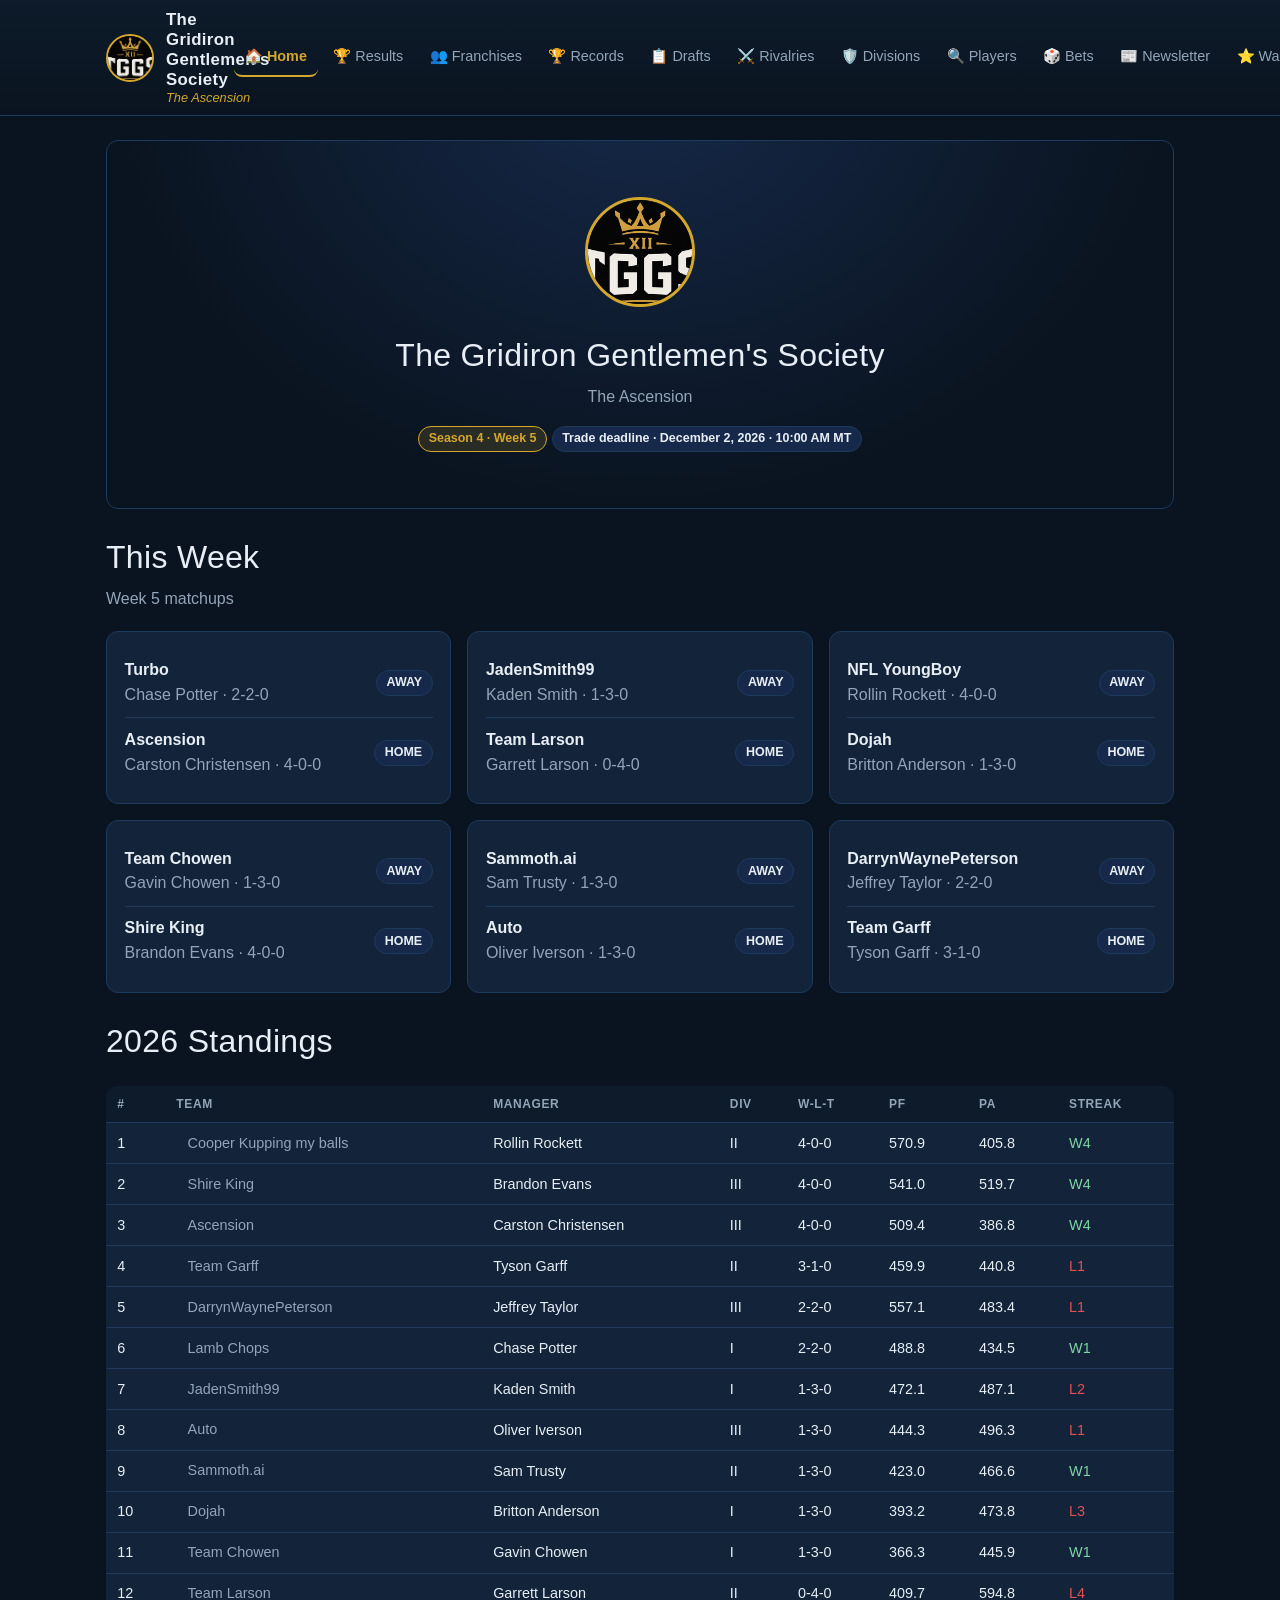
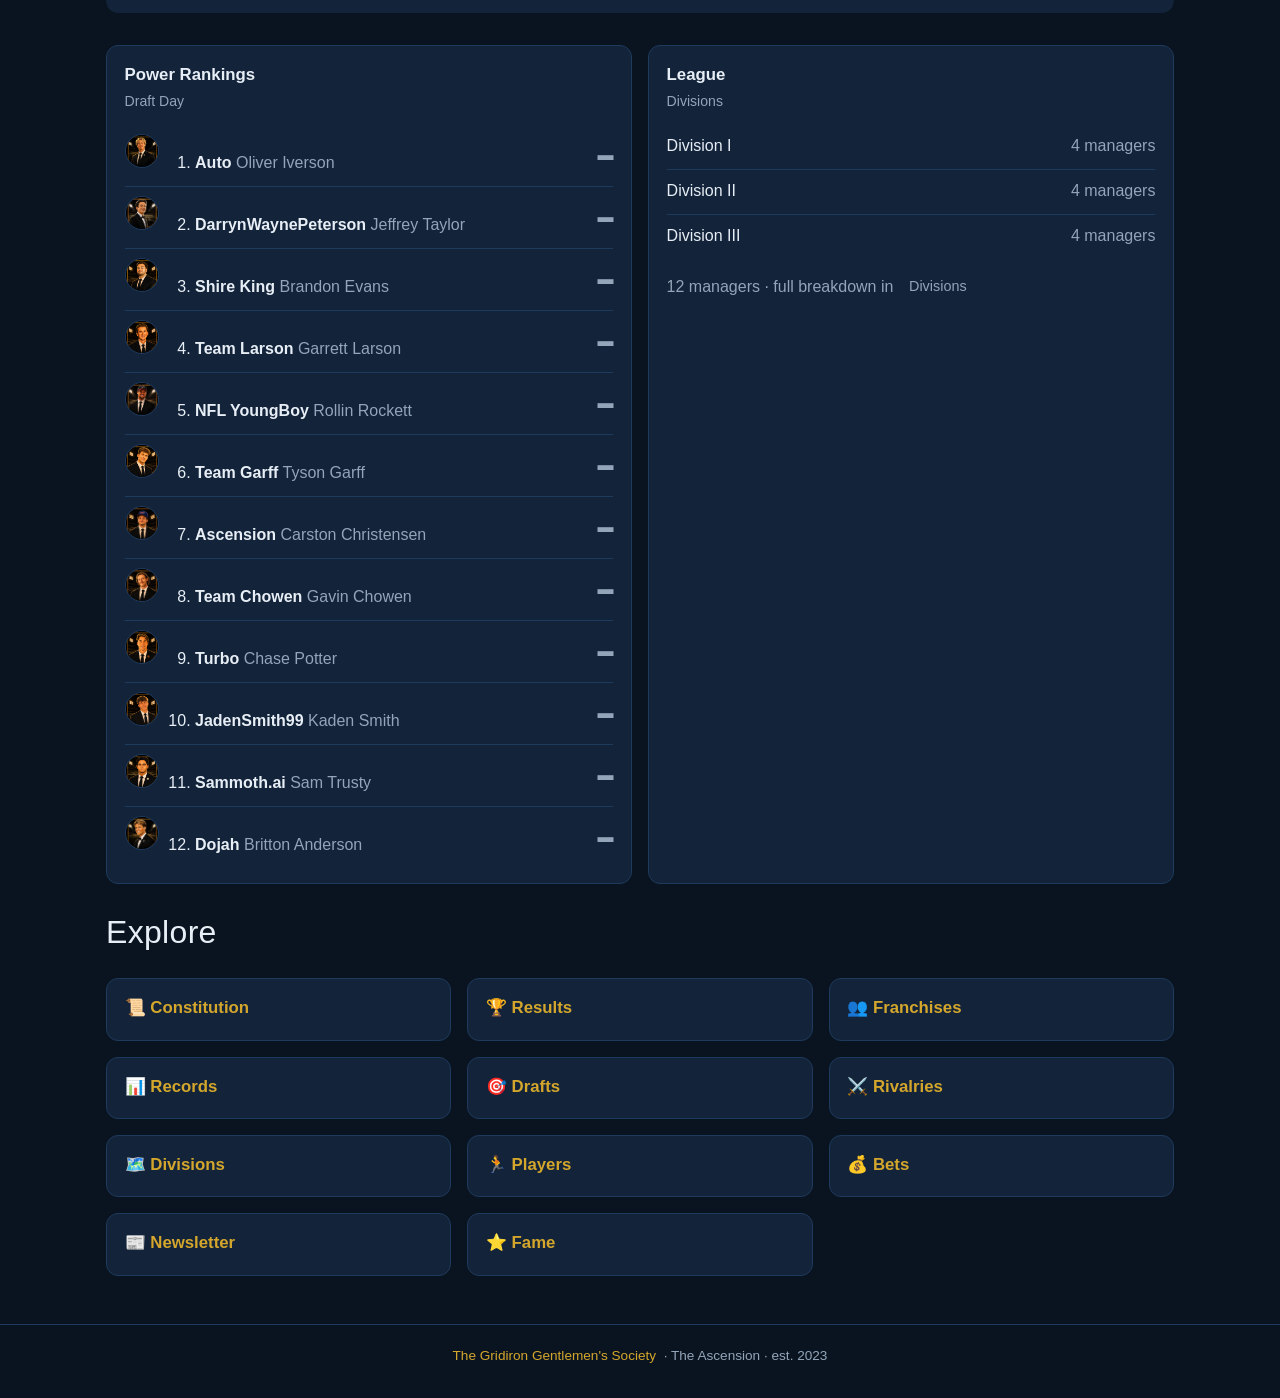
==== index.html @ 1dc44c68 "Initial league site build" ====
<!DOCTYPE html>
<html lang="en">
<head>
<meta charset="utf-8">
<meta name="viewport" content="width=device-width, initial-scale=1">
<title>The Gridiron Gentlemen's Society</title>
<meta name="description" content="The Gridiron Gentlemen's Society — a fantasy football league. Standings, drafts, records, rivalries, newsletters and more.">
<meta name="theme-color" content="#0a1420">
<link rel="manifest" href="manifest.json">
<link rel="apple-touch-icon" href="assets/apple-touch-icon.png">
<link rel="icon" type="image/png" href="assets/icon-192.png">
<link rel="stylesheet" href="css/styles.css">
</head>
<body>

<header class="site-header">
  <div class="wrap brand-row">
    <a class="brand" href="#" aria-label="The Gridiron Gentlemen's Society — home">
      <img class="brand-badge" src="assets/logo-badge.png" alt="Gridiron Gentlemen's Society badge" width="48" height="48">
      <span class="brand-text">
        <span class="brand-name">The Gridiron Gentlemen's Society</span>
        <span class="brand-motto">The Ascension</span>
      </span>
    </a>
    <nav class="nav" id="nav" aria-label="League sections"></nav>
  </div>
</header>

<main id="app" class="wrap">
  <p class="muted center mt2">Loading the league&hellip;</p>
</main>

<footer class="site-footer">
  <div class="wrap center">
    <span class="gold">The Gridiron Gentlemen's Society</span>
    <span class="muted">&nbsp;&middot;&nbsp;The Ascension&nbsp;&middot;&nbsp;est. 2023</span>
  </div>
</footer>

<script src="js/lib.js"></script>
<!-- Section modules register themselves on window.Sections (built separately). -->
<script src="js/sections/home.js"></script>
<script src="js/sections/constitution.js"></script>
<script src="js/sections/results.js"></script>
<script src="js/sections/franchises.js"></script>
<script src="js/sections/records.js"></script>
<script src="js/sections/drafts.js"></script>
<script src="js/sections/rivalries.js"></script>
<script src="js/sections/divisions.js"></script>
<script src="js/sections/players.js"></script>
<script src="js/sections/bets.js"></script>
<script src="js/sections/newsletter.js"></script>
<script src="js/sections/fame.js"></script>
<script src="js/app.js"></script>

</body>
</html>
---- css/styles.css ----
/* Gridiron Gentlemen's Society — "stadium night" theme.
   Mobile-first. Desktop breakpoint at 900px. Vanilla CSS, no frameworks. */

:root {
  --bg: #0a1420;
  --bg2: #0d1b2a;
  --card: #12233a;
  --card2: #16294a;
  --line: #1e3a5c;
  --green: #2ea36b;
  --gold: #d4a72c;
  --text: #e8eef5;
  --muted: #93a5b8;
  --red: #e05252;
  --radius: 12px;
}

* { box-sizing: border-box; }

html { -webkit-text-size-adjust: 100%; }

body {
  margin: 0;
  background: var(--bg);
  color: var(--text);
  font-family: -apple-system, BlinkMacSystemFont, "Segoe UI", Roboto, Helvetica, Arial, sans-serif;
  line-height: 1.55;
}

a { color: var(--gold); text-decoration: none; }
a:hover { text-decoration: underline; }

img { max-width: 100%; height: auto; }

/* ---------- Layout ---------- */
.wrap {
  max-width: 1100px;
  margin: 0 auto;
  padding: 0 1rem;
}

.page-head { margin: 1.5rem 0 1.25rem; }
.page-title { margin: 0 0 0.25rem; font-size: 1.6rem; letter-spacing: 0.01em; }
.page-sub { margin: 0; color: var(--muted); }

/* ---------- Header / nav ---------- */
.site-header {
  background: linear-gradient(180deg, #0d1b2a 0%, #0a1420 100%);
  border-bottom: 1px solid var(--line);
  position: sticky;
  top: 0;
  z-index: 50;
}

.brand-row {
  display: flex;
  flex-direction: column;
  gap: 0.5rem;
  padding-top: 0.6rem;
  padding-bottom: 0.6rem;
}

.brand {
  display: flex;
  align-items: center;
  gap: 0.75rem;
  color: var(--text);
}
.brand:hover { text-decoration: none; }

.brand-badge {
  width: 48px;
  height: 48px;
  border-radius: 50%;
  object-fit: cover;
  border: 2px solid var(--gold);
  flex: 0 0 auto;
}

.brand-text { display: flex; flex-direction: column; line-height: 1.2; }
.brand-name { font-weight: 700; font-size: 1.05rem; letter-spacing: 0.02em; }
.brand-motto { color: var(--gold); font-size: 0.8rem; font-style: italic; }

.nav {
  display: flex;
  gap: 0.25rem;
  overflow-x: auto;
  -webkit-overflow-scrolling: touch;
  scrollbar-width: thin;
}

.nav-link {
  color: var(--muted);
  padding: 0.45rem 0.7rem;
  border-radius: 8px;
  white-space: nowrap;
  font-size: 0.9rem;
  border-bottom: 2px solid transparent;
}
.nav-link:hover { color: var(--text); text-decoration: none; background: var(--card); }
.nav-link.on { color: var(--gold); border-bottom-color: var(--gold); font-weight: 600; }

/* ---------- Footer ---------- */
.site-footer {
  border-top: 1px solid var(--line);
  margin-top: 3rem;
  padding: 1.25rem 0 2rem;
  font-size: 0.85rem;
}

/* ---------- Cards / grid ---------- */
.grid {
  display: grid;
  grid-template-columns: repeat(auto-fit, minmax(270px, 1fr));
  gap: 1rem;
}

.card {
  background: var(--card);
  border: 1px solid var(--line);
  border-radius: var(--radius);
  padding: 1rem 1.1rem;
}

.card-t { margin: 0 0 0.15rem; font-size: 1.05rem; font-weight: 700; }
.card-sub { margin: 0 0 0.75rem; color: var(--muted); font-size: 0.88rem; }

/* ---------- Stats ---------- */
.stats {
  display: grid;
  grid-template-columns: repeat(auto-fit, minmax(110px, 1fr));
  gap: 0.75rem;
}

.stat {
  background: var(--card);
  border: 1px solid var(--line);
  border-radius: var(--radius);
  padding: 0.7rem 0.8rem;
  text-align: center;
}

.stat-v { font-size: 1.5rem; font-weight: 800; line-height: 1.2; }
.stat-l { color: var(--muted); font-size: 0.78rem; text-transform: uppercase; letter-spacing: 0.05em; }

/* ---------- Tables ---------- */
.tbl-wrap { overflow-x: auto; -webkit-overflow-scrolling: touch; border-radius: var(--radius); }

table.tbl {
  width: 100%;
  border-collapse: collapse;
  background: var(--card);
  font-size: 0.9rem;
  border-radius: var(--radius);
  overflow: hidden;
}

table.tbl caption { text-align: left; padding: 0.6rem 0.8rem; color: var(--muted); font-size: 0.85rem; }

table.tbl th,
table.tbl td {
  padding: 0.55rem 0.7rem;
  text-align: left;
  border-bottom: 1px solid var(--line);
  white-space: nowrap;
}

table.tbl th {
  background: var(--bg2);
  color: var(--muted);
  font-size: 0.75rem;
  text-transform: uppercase;
  letter-spacing: 0.05em;
}

table.tbl tr:last-child td { border-bottom: none; }
table.tbl tbody tr:hover td { background: var(--card2); }

.num { text-align: right; font-variant-numeric: tabular-nums; }
tr.hl td { background: rgba(212, 167, 44, 0.12); font-weight: 600; }

/* ---------- People ---------- */
.avatar {
  width: 52px;
  height: 52px;
  border-radius: 50%;
  object-fit: cover;
  flex: 0 0 auto;
  border: 2px solid var(--line);
  display: inline-flex;
  align-items: center;
  justify-content: center;
}
.avatar.lg { width: 104px; height: 104px; }
.avatar.sm { width: 34px; height: 34px; border-width: 1px; }

.initials {
  background: var(--card2);
  color: var(--text);
  font-weight: 700;
  font-size: 1rem;
  letter-spacing: 0.03em;
}
.avatar.lg.initials { font-size: 1.8rem; }
.avatar.sm.initials { font-size: 0.7rem; }

/* ---------- Chips / tabs ---------- */
.chip {
  display: inline-block;
  padding: 0.15rem 0.6rem;
  border-radius: 999px;
  font-size: 0.78rem;
  font-weight: 600;
  background: var(--card2);
  border: 1px solid var(--line);
  color: var(--text);
  white-space: nowrap;
}
.chip.gold { background: rgba(212, 167, 44, 0.15); border-color: var(--gold); color: var(--gold); }
.chip.green { background: rgba(46, 163, 107, 0.15); border-color: var(--green); color: #7fd6a4; }

.tabs {
  display: flex;
  gap: 0.4rem;
  overflow-x: auto;
  margin: 1rem 0;
  -webkit-overflow-scrolling: touch;
}

.tab {
  background: var(--card);
  border: 1px solid var(--line);
  color: var(--muted);
  padding: 0.45rem 0.9rem;
  border-radius: 999px;
  font-size: 0.88rem;
  cursor: pointer;
  white-space: nowrap;
}
.tab:hover { color: var(--text); }
.tab.on { background: var(--green); border-color: var(--green); color: #fff; font-weight: 600; }

/* ---------- Bracket ---------- */
.bracket {
  display: flex;
  gap: 1rem;
  overflow-x: auto;
  padding-bottom: 0.5rem;
  -webkit-overflow-scrolling: touch;
}

.bround { min-width: 230px; flex: 1; }
.bround > h4 { margin: 0 0 0.5rem; color: var(--muted); font-size: 0.85rem; text-transform: uppercase; letter-spacing: 0.06em; }

.bmatch {
  background: var(--card);
  border: 1px solid var(--line);
  border-radius: var(--radius);
  margin-bottom: 0.75rem;
  overflow: hidden;
}

.bteam {
  display: flex;
  align-items: center;
  gap: 0.5rem;
  padding: 0.5rem 0.7rem;
  font-size: 0.9rem;
}
.bteam + .bteam { border-top: 1px solid var(--line); }
.bteam.win { background: rgba(46, 163, 107, 0.14); font-weight: 700; }
.bteam .bseed { margin-left: auto; }

.bseed {
  color: var(--muted);
  font-size: 0.75rem;
  background: var(--bg2);
  border-radius: 6px;
  padding: 0.1rem 0.4rem;
}

/* ---------- Rows ---------- */
.row {
  display: flex;
  align-items: center;
  justify-content: space-between;
  gap: 0.75rem;
  padding: 0.6rem 0;
}
.row + .row { border-top: 1px solid var(--line); }

/* ---------- Hero ---------- */
.hero {
  background: radial-gradient(ellipse at 50% -20%, #16294a 0%, var(--bg) 70%);
  border: 1px solid var(--line);
  border-radius: var(--radius);
  margin: 1.5rem 0;
  overflow: hidden;
}

.hero-inner {
  padding: 2.5rem 1.5rem;
  text-align: center;
}

.hero-logo {
  width: 110px;
  height: 110px;
  border-radius: 50%;
  object-fit: cover;
  border: 3px solid var(--gold);
  margin-bottom: 1rem;
}
.hero-inner h1 { margin: 0 0 0.3rem; font-size: 1.9rem; }
.hero-inner p { margin: 0.2rem 0; }

/* ---------- Forms ---------- */
input.search {
  width: 100%;
  background: var(--bg2);
  border: 1px solid var(--line);
  border-radius: 999px;
  color: var(--text);
  padding: 0.6rem 1.1rem;
  font-size: 1rem;
  margin: 1rem 0;
}
input.search:focus { outline: none; border-color: var(--green); }
input.search::placeholder { color: var(--muted); }

.btn {
  display: inline-block;
  background: var(--green);
  color: #fff;
  border: none;
  border-radius: 999px;
  padding: 0.55rem 1.2rem;
  font-size: 0.95rem;
  font-weight: 600;
  cursor: pointer;
}
.btn:hover { filter: brightness(1.1); text-decoration: none; color: #fff; }

/* ---------- Newsletter ---------- */
.nl {
  background: var(--card);
  border: 1px solid var(--line);
  border-radius: var(--radius);
  padding: 1.25rem 1.4rem;
  max-width: 760px;
  margin: 0 auto;
}
.nl h1, .nl h2, .nl h3 { line-height: 1.3; }
.nl p { margin: 0.6rem 0; }
.nl ul, .nl ol { padding-left: 1.4rem; }
.nl a { color: var(--gold); }

.nl-section { margin: 1.6rem 0; }
.nl-section:first-child { margin-top: 0.5rem; }

.nl-eyebrow {
  color: var(--gold);
  font-size: 0.75rem;
  font-weight: 700;
  text-transform: uppercase;
  letter-spacing: 0.12em;
  margin: 0 0 0.3rem;
}

.nl-section-title { margin: 0 0 0.5rem; font-size: 1.25rem; }

.nl-champ-banner {
  background: linear-gradient(135deg, rgba(212, 167, 44, 0.25), rgba(212, 167, 44, 0.08));
  border: 1px solid var(--gold);
  border-radius: var(--radius);
  padding: 1rem 1.25rem;
  margin: 1.25rem 0;
  text-align: center;
  font-weight: 700;
}

/* ---------- Medals ---------- */
.medal-dot {
  display: inline-flex;
  align-items: center;
  justify-content: center;
  width: 24px;
  height: 24px;
  border-radius: 50%;
  font-size: 0.7rem;
  font-weight: 800;
  color: #fff;
  flex: 0 0 auto;
}

/* ---------- Rivalry ---------- */
.vs-badge {
  display: inline-flex;
  align-items: center;
  justify-content: center;
  width: 56px;
  height: 56px;
  border-radius: 50%;
  background: var(--bg2);
  border: 2px solid var(--gold);
  color: var(--gold);
  font-weight: 800;
  font-size: 0.95rem;
  flex: 0 0 auto;
}

/* ---------- Lib-generated extras ---------- */
.hbar-track {
  flex: 1;
  height: 10px;
  background: var(--bg2);
  border-radius: 999px;
  overflow: hidden;
  min-width: 60px;
}
.hbar-fill {
  height: 100%;
  background: linear-gradient(90deg, var(--green), #7fd6a4);
  border-radius: 999px;
}
.chart-legend { display: flex; flex-wrap: wrap; gap: 0.75rem; margin-top: 0.5rem; font-size: 0.82rem; color: var(--muted); }
.chart-legend i {
  display: inline-block;
  width: 10px;
  height: 10px;
  border-radius: 50%;
  margin-right: 0.35rem;
}

/* ---------- Utilities ---------- */
.muted { color: var(--muted); }
.gold { color: var(--gold); }
.green { color: #7fd6a4; }
.red { color: var(--red); }
.center { text-align: center; }
.mt1 { margin-top: 1rem; }
.mt2 { margin-top: 2rem; }
.mono { font-family: ui-monospace, SFMono-Regular, Menlo, Consolas, monospace; font-variant-numeric: tabular-nums; }
.two-col { display: grid; grid-template-columns: 1fr; gap: 1rem; }

/* ---------- Desktop ---------- */
@media (min-width: 900px) {
  .page-title { font-size: 2rem; }

  .brand-row { flex-direction: row; align-items: center; justify-content: space-between; }
  .nav { overflow: visible; }

  .two-col { grid-template-columns: 1fr 1fr; }

  .hero-inner { padding: 3.5rem 2rem; }
  .hero-inner h1 { font-size: 2.6rem; }

  .nl { padding: 2rem 2.5rem; }
}
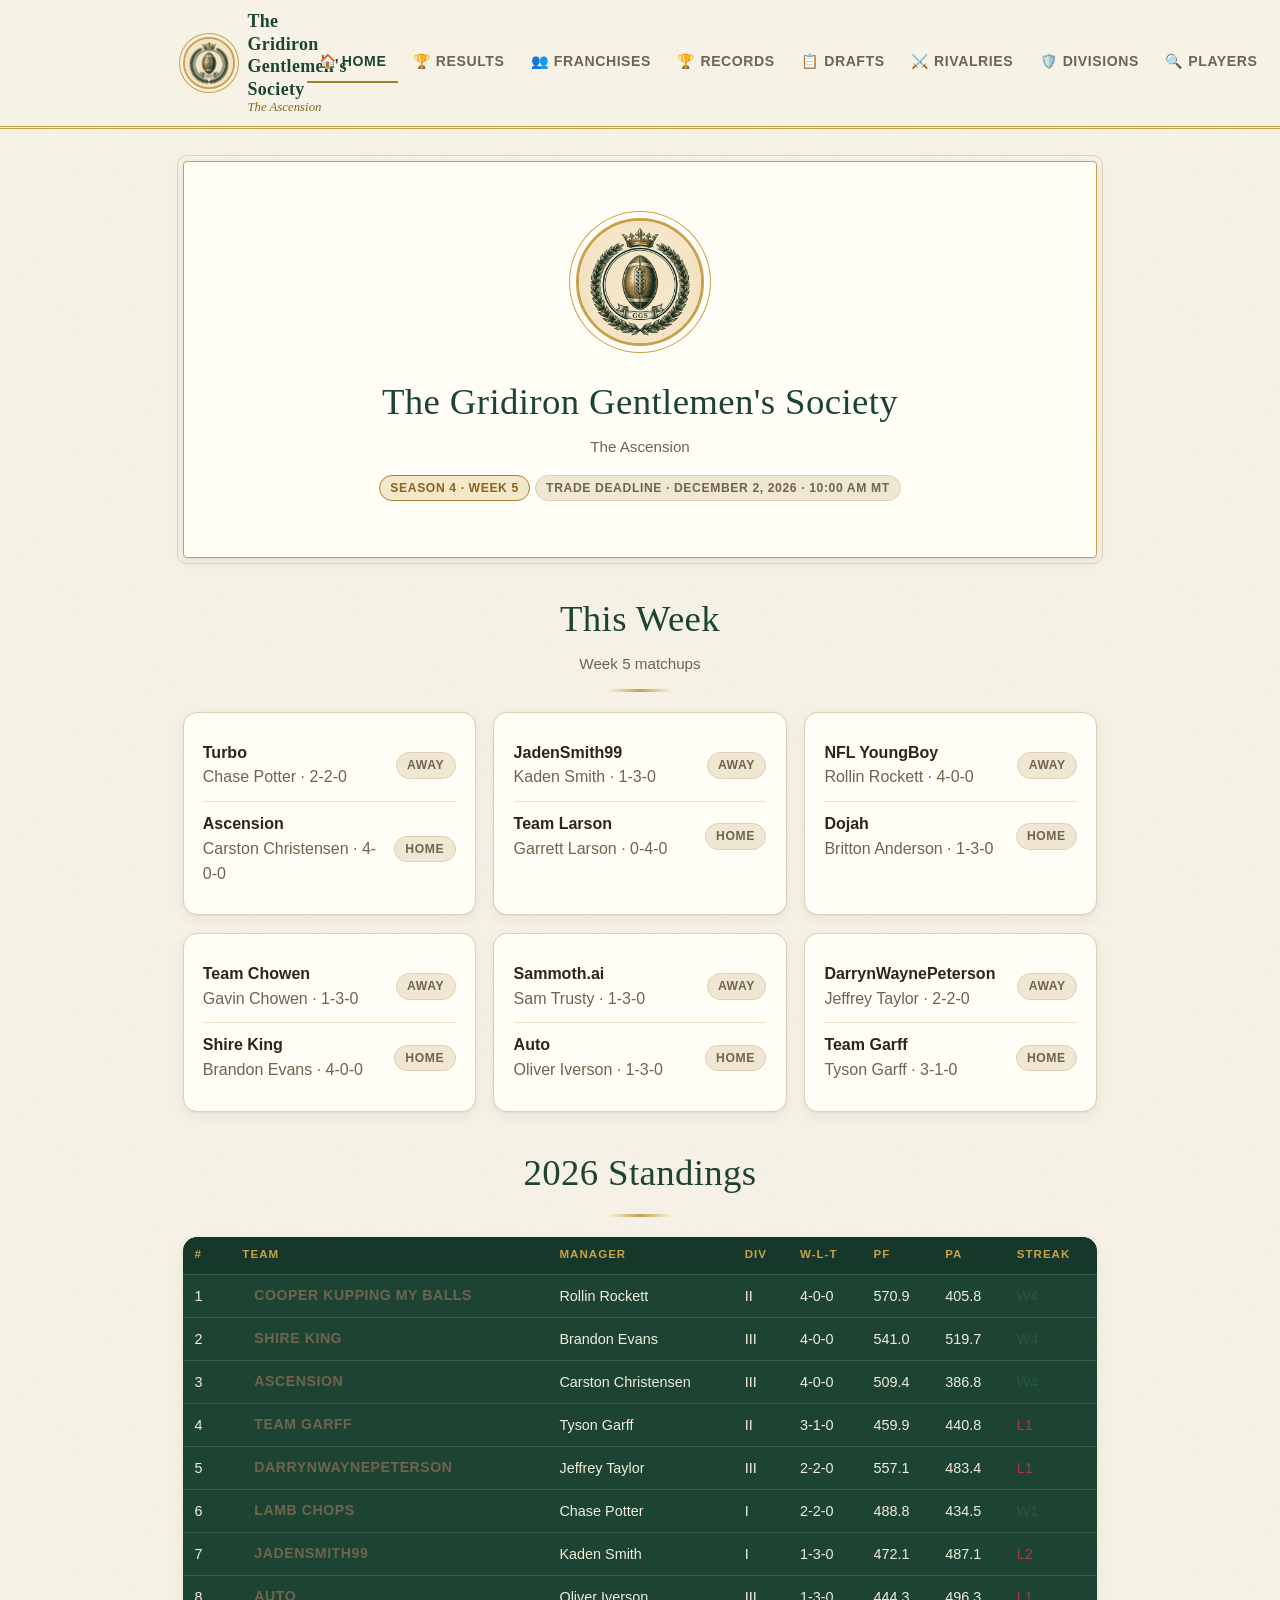
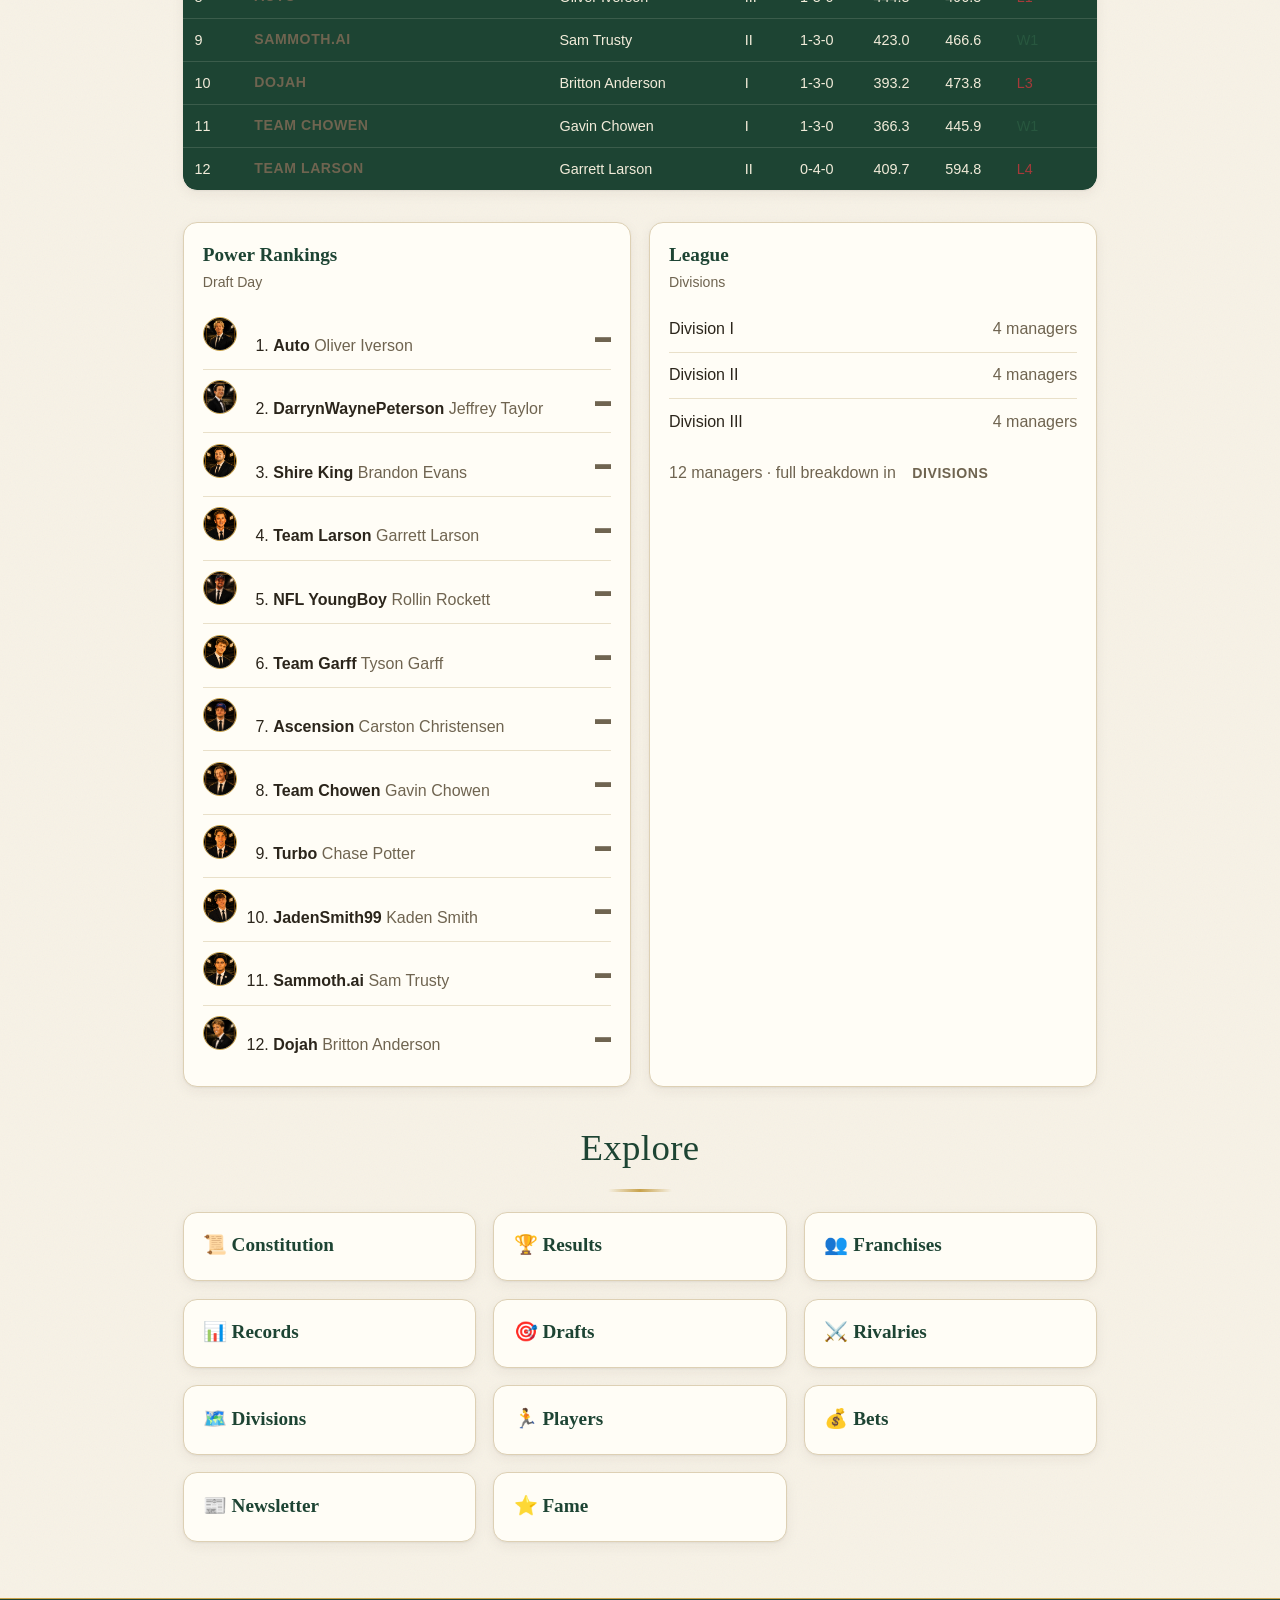
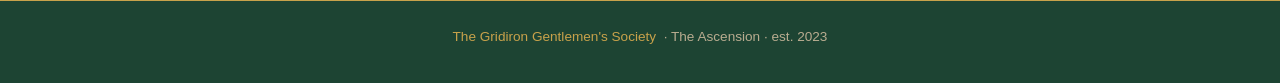
==== commit bd5578e0: "Vintage gentlemen's club redesign: light theme, custom crests + emblem" ====
--- a/index.html
+++ b/index.html
@@ -16,7 +16,7 @@
 <header class="site-header">
   <div class="wrap brand-row">
     <a class="brand" href="#" aria-label="The Gridiron Gentlemen's Society — home">
-      <img class="brand-badge" src="assets/logo-badge.png" alt="Gridiron Gentlemen's Society badge" width="48" height="48">
+      <img class="brand-badge" src="assets/art/league-emblem.webp" alt="Gridiron Gentlemen's Society crest" width="52" height="52">
       <span class="brand-text">
         <span class="brand-name">The Gridiron Gentlemen's Society</span>
         <span class="brand-motto">The Ascension</span>
--- a/css/styles.css
+++ b/css/styles.css
@@ -1,18 +1,26 @@
-/* Gridiron Gentlemen's Society — "stadium night" theme.
-   Mobile-first. Desktop breakpoint at 900px. Vanilla CSS, no frameworks. */
+/* Gridiron Gentlemen's Society — "vintage gentlemen's club" theme.
+   Light, clean, uncluttered. Mobile-first. Desktop breakpoint at 900px.
+   Vanilla CSS, no frameworks, no webfont CDN (PWA works offline). */
 
 :root {
-  --bg: #0a1420;
-  --bg2: #0d1b2a;
-  --card: #12233a;
-  --card2: #16294a;
-  --line: #1e3a5c;
-  --green: #2ea36b;
-  --gold: #d4a72c;
-  --text: #e8eef5;
-  --muted: #93a5b8;
-  --red: #e05252;
-  --radius: 12px;
+  --paper: #f7f2e6;
+  --paper-2: #efe7d2;
+  --card: #fffdf6;
+  --ink: #2b251b;
+  --muted: #6f6450;
+  --line: #ddd0b4;
+  --line-soft: #e9e0c9;
+  --green: #1d4433;
+  --green-2: #28573f;
+  --green-ink: #f2ecda;
+  --gold: #a87f2a;
+  --gold-soft: #c8a24b;
+  --gold-ink: #8a6420;
+  --red: #a63a3a;
+  --radius: 14px;
+  --serif: "Playfair Display", Georgia, "Times New Roman", serif;
+  --sans: -apple-system, BlinkMacSystemFont, "Segoe UI", Roboto, Helvetica, Arial, sans-serif;
+  --shadow: 0 1px 2px rgba(43, 37, 27, 0.06), 0 4px 14px rgba(43, 37, 27, 0.06);
 }
 
 * { box-sizing: border-box; }
@@ -21,32 +29,48 @@
 
 body {
   margin: 0;
-  background: var(--bg);
-  color: var(--text);
-  font-family: -apple-system, BlinkMacSystemFont, "Segoe UI", Roboto, Helvetica, Arial, sans-serif;
+  color: var(--ink);
+  font-family: var(--sans);
   line-height: 1.55;
-}
-
-a { color: var(--gold); text-decoration: none; }
+  background-color: var(--paper);
+  background-image: url("data:image/svg+xml,%3Csvg xmlns='http://www.w3.org/2000/svg' width='140' height='140'%3E%3Cfilter id='n'%3E%3CfeTurbulence type='fractalNoise' baseFrequency='0.85' numOctaves='2'/%3E%3C/filter%3E%3Crect width='140' height='140' filter='url(%23n)' opacity='0.045'/%3E%3C/svg%3E");
+}
+
+a { color: var(--green-2); text-decoration: none; }
 a:hover { text-decoration: underline; }
 
 img { max-width: 100%; height: auto; }
 
 /* ---------- Layout ---------- */
 .wrap {
-  max-width: 1100px;
+  max-width: 950px;
   margin: 0 auto;
-  padding: 0 1rem;
-}
-
-.page-head { margin: 1.5rem 0 1.25rem; }
-.page-title { margin: 0 0 0.25rem; font-size: 1.6rem; letter-spacing: 0.01em; }
-.page-sub { margin: 0; color: var(--muted); }
+  padding: 0 1.1rem;
+}
+
+.page-head { margin: 2rem 0 1.25rem; text-align: center; }
+.page-head::after {
+  content: "";
+  display: block;
+  width: 64px;
+  height: 3px;
+  margin: 0.8rem auto 0;
+  background: linear-gradient(90deg, transparent, var(--gold-soft), transparent);
+  border-radius: 2px;
+}
+.page-title {
+  margin: 0 0 0.3rem;
+  font-family: var(--serif);
+  font-size: 1.9rem;
+  letter-spacing: 0.01em;
+  color: var(--green);
+}
+.page-sub { margin: 0; color: var(--muted); font-size: 0.95rem; }
 
 /* ---------- Header / nav ---------- */
 .site-header {
-  background: linear-gradient(180deg, #0d1b2a 0%, #0a1420 100%);
-  border-bottom: 1px solid var(--line);
+  background: rgba(247, 242, 230, 0.96);
+  border-bottom: 3px double var(--gold-soft);
   position: sticky;
   top: 0;
   z-index: 50;
@@ -56,34 +80,36 @@
   display: flex;
   flex-direction: column;
   gap: 0.5rem;
-  padding-top: 0.6rem;
-  padding-bottom: 0.6rem;
+  padding-top: 0.65rem;
+  padding-bottom: 0.65rem;
 }
 
 .brand {
   display: flex;
   align-items: center;
-  gap: 0.75rem;
-  color: var(--text);
+  gap: 0.8rem;
+  color: var(--ink);
 }
 .brand:hover { text-decoration: none; }
 
 .brand-badge {
-  width: 48px;
-  height: 48px;
+  width: 52px;
+  height: 52px;
   border-radius: 50%;
   object-fit: cover;
-  border: 2px solid var(--gold);
+  border: 2px solid var(--gold-soft);
+  box-shadow: 0 0 0 3px var(--paper), 0 0 0 4px var(--gold-soft);
   flex: 0 0 auto;
-}
-
-.brand-text { display: flex; flex-direction: column; line-height: 1.2; }
-.brand-name { font-weight: 700; font-size: 1.05rem; letter-spacing: 0.02em; }
-.brand-motto { color: var(--gold); font-size: 0.8rem; font-style: italic; }
+  background: var(--paper-2);
+}
+
+.brand-text { display: flex; flex-direction: column; line-height: 1.25; }
+.brand-name { font-family: var(--serif); font-weight: 700; font-size: 1.12rem; letter-spacing: 0.02em; color: var(--green); }
+.brand-motto { color: var(--gold-ink); font-size: 0.8rem; font-style: italic; font-family: var(--serif); }
 
 .nav {
   display: flex;
-  gap: 0.25rem;
+  gap: 0.15rem;
   overflow-x: auto;
   -webkit-overflow-scrolling: touch;
   scrollbar-width: thin;
@@ -91,93 +117,107 @@
 
 .nav-link {
   color: var(--muted);
-  padding: 0.45rem 0.7rem;
-  border-radius: 8px;
+  padding: 0.5rem 0.75rem;
   white-space: nowrap;
-  font-size: 0.9rem;
+  font-size: 0.88rem;
+  font-weight: 600;
+  letter-spacing: 0.04em;
+  text-transform: uppercase;
   border-bottom: 2px solid transparent;
 }
-.nav-link:hover { color: var(--text); text-decoration: none; background: var(--card); }
-.nav-link.on { color: var(--gold); border-bottom-color: var(--gold); font-weight: 600; }
+.nav-link:hover { color: var(--green); text-decoration: none; }
+.nav-link.on { color: var(--green); border-bottom-color: var(--gold); }
 
 /* ---------- Footer ---------- */
 .site-footer {
-  border-top: 1px solid var(--line);
-  margin-top: 3rem;
-  padding: 1.25rem 0 2rem;
+  background: var(--green);
+  color: var(--green-ink);
+  margin-top: 3.5rem;
+  padding: 1.6rem 0 2.2rem;
   font-size: 0.85rem;
-}
+  border-top: 3px double var(--gold-soft);
+}
+.site-footer .gold { color: var(--gold-soft); }
+.site-footer .muted { color: #b9ac90; }
 
 /* ---------- Cards / grid ---------- */
 .grid {
   display: grid;
   grid-template-columns: repeat(auto-fit, minmax(270px, 1fr));
-  gap: 1rem;
+  gap: 1.1rem;
 }
 
 .card {
   background: var(--card);
   border: 1px solid var(--line);
   border-radius: var(--radius);
-  padding: 1rem 1.1rem;
-}
-
-.card-t { margin: 0 0 0.15rem; font-size: 1.05rem; font-weight: 700; }
+  padding: 1.1rem 1.2rem;
+  box-shadow: var(--shadow);
+}
+
+a.card { color: var(--ink); display: block; transition: transform 0.12s ease, box-shadow 0.12s ease; }
+a.card:hover { text-decoration: none; transform: translateY(-2px); box-shadow: 0 2px 4px rgba(43,37,27,.08), 0 10px 24px rgba(43,37,27,.1); }
+
+.card-t { margin: 0 0 0.15rem; font-family: var(--serif); font-size: 1.2rem; font-weight: 700; color: var(--green); }
 .card-sub { margin: 0 0 0.75rem; color: var(--muted); font-size: 0.88rem; }
 
 /* ---------- Stats ---------- */
 .stats {
   display: grid;
   grid-template-columns: repeat(auto-fit, minmax(110px, 1fr));
-  gap: 0.75rem;
+  gap: 0.8rem;
 }
 
 .stat {
   background: var(--card);
   border: 1px solid var(--line);
+  border-top: 3px solid var(--gold-soft);
   border-radius: var(--radius);
-  padding: 0.7rem 0.8rem;
+  padding: 0.8rem 0.8rem;
   text-align: center;
-}
-
-.stat-v { font-size: 1.5rem; font-weight: 800; line-height: 1.2; }
-.stat-l { color: var(--muted); font-size: 0.78rem; text-transform: uppercase; letter-spacing: 0.05em; }
-
-/* ---------- Tables ---------- */
-.tbl-wrap { overflow-x: auto; -webkit-overflow-scrolling: touch; border-radius: var(--radius); }
+  box-shadow: var(--shadow);
+}
+
+.stat-v { font-family: var(--serif); font-size: 1.7rem; font-weight: 700; line-height: 1.2; color: var(--green); }
+.stat-l { color: var(--muted); font-size: 0.72rem; text-transform: uppercase; letter-spacing: 0.09em; margin-top: 0.2rem; }
+
+/* ---------- Tables (deep-green panels) ---------- */
+.tbl-wrap { overflow-x: auto; -webkit-overflow-scrolling: touch; border-radius: var(--radius); box-shadow: var(--shadow); }
 
 table.tbl {
   width: 100%;
   border-collapse: collapse;
-  background: var(--card);
+  background: var(--green);
+  color: var(--green-ink);
   font-size: 0.9rem;
   border-radius: var(--radius);
   overflow: hidden;
 }
 
-table.tbl caption { text-align: left; padding: 0.6rem 0.8rem; color: var(--muted); font-size: 0.85rem; }
+table.tbl caption { text-align: left; padding: 0.7rem 0.9rem; color: #b9ac90; font-size: 0.85rem; font-style: italic; font-family: var(--serif); }
 
 table.tbl th,
 table.tbl td {
-  padding: 0.55rem 0.7rem;
+  padding: 0.6rem 0.75rem;
   text-align: left;
-  border-bottom: 1px solid var(--line);
+  border-bottom: 1px solid rgba(242, 236, 218, 0.14);
   white-space: nowrap;
 }
 
 table.tbl th {
-  background: var(--bg2);
-  color: var(--muted);
-  font-size: 0.75rem;
+  background: #16382a;
+  color: var(--gold-soft);
+  font-size: 0.72rem;
   text-transform: uppercase;
-  letter-spacing: 0.05em;
+  letter-spacing: 0.09em;
+  font-weight: 700;
 }
 
 table.tbl tr:last-child td { border-bottom: none; }
-table.tbl tbody tr:hover td { background: var(--card2); }
+table.tbl tbody tr:hover td { background: rgba(242, 236, 218, 0.06); }
 
 .num { text-align: right; font-variant-numeric: tabular-nums; }
-tr.hl td { background: rgba(212, 167, 44, 0.12); font-weight: 600; }
+tr.hl td { background: rgba(200, 162, 75, 0.18); font-weight: 600; }
 
 /* ---------- People ---------- */
 .avatar {
@@ -186,59 +226,77 @@
   border-radius: 50%;
   object-fit: cover;
   flex: 0 0 auto;
-  border: 2px solid var(--line);
+  border: 2px solid var(--gold-soft);
   display: inline-flex;
   align-items: center;
   justify-content: center;
+  background: var(--paper-2);
 }
 .avatar.lg { width: 104px; height: 104px; }
 .avatar.sm { width: 34px; height: 34px; border-width: 1px; }
 
 .initials {
-  background: var(--card2);
-  color: var(--text);
+  background: var(--green);
+  color: var(--green-ink);
   font-weight: 700;
   font-size: 1rem;
   letter-spacing: 0.03em;
+  font-family: var(--serif);
 }
 .avatar.lg.initials { font-size: 1.8rem; }
 .avatar.sm.initials { font-size: 0.7rem; }
+
+.crest {
+  width: 64px;
+  height: 64px;
+  border-radius: 50%;
+  object-fit: cover;
+  flex: 0 0 auto;
+  border: 2px solid var(--gold-soft);
+  box-shadow: 0 0 0 3px var(--card), 0 0 0 4px var(--gold-soft);
+  background: var(--paper-2);
+}
 
 /* ---------- Chips / tabs ---------- */
 .chip {
   display: inline-block;
-  padding: 0.15rem 0.6rem;
+  padding: 0.18rem 0.65rem;
   border-radius: 999px;
-  font-size: 0.78rem;
-  font-weight: 600;
-  background: var(--card2);
-  border: 1px solid var(--line);
-  color: var(--text);
+  font-size: 0.76rem;
+  font-weight: 700;
+  letter-spacing: 0.05em;
+  text-transform: uppercase;
+  background: var(--paper-2);
+  border: 1px solid var(--line);
+  color: var(--muted);
   white-space: nowrap;
 }
-.chip.gold { background: rgba(212, 167, 44, 0.15); border-color: var(--gold); color: var(--gold); }
-.chip.green { background: rgba(46, 163, 107, 0.15); border-color: var(--green); color: #7fd6a4; }
+.chip.gold { background: #f4e8c8; border-color: var(--gold); color: var(--gold-ink); }
+.chip.green { background: #dcead9; border-color: var(--green-2); color: var(--green); }
 
 .tabs {
   display: flex;
-  gap: 0.4rem;
+  gap: 0.45rem;
   overflow-x: auto;
-  margin: 1rem 0;
+  margin: 1.1rem 0;
   -webkit-overflow-scrolling: touch;
+  justify-content: center;
 }
 
 .tab {
   background: var(--card);
   border: 1px solid var(--line);
   color: var(--muted);
-  padding: 0.45rem 0.9rem;
+  padding: 0.5rem 1rem;
   border-radius: 999px;
   font-size: 0.88rem;
+  font-weight: 600;
   cursor: pointer;
   white-space: nowrap;
-}
-.tab:hover { color: var(--text); }
-.tab.on { background: var(--green); border-color: var(--green); color: #fff; font-weight: 600; }
+  font-family: var(--sans);
+}
+.tab:hover { color: var(--green); border-color: var(--gold-soft); }
+.tab.on { background: var(--green); border-color: var(--green); color: var(--green-ink); }
 
 /* ---------- Bracket ---------- */
 .bracket {
@@ -250,7 +308,7 @@
 }
 
 .bround { min-width: 230px; flex: 1; }
-.bround > h4 { margin: 0 0 0.5rem; color: var(--muted); font-size: 0.85rem; text-transform: uppercase; letter-spacing: 0.06em; }
+.bround > h4 { margin: 0 0 0.6rem; color: var(--gold-ink); font-size: 0.8rem; text-transform: uppercase; letter-spacing: 0.1em; font-family: var(--sans); }
 
 .bmatch {
   background: var(--card);
@@ -258,23 +316,25 @@
   border-radius: var(--radius);
   margin-bottom: 0.75rem;
   overflow: hidden;
+  box-shadow: var(--shadow);
 }
 
 .bteam {
   display: flex;
   align-items: center;
   gap: 0.5rem;
-  padding: 0.5rem 0.7rem;
+  padding: 0.55rem 0.75rem;
   font-size: 0.9rem;
 }
-.bteam + .bteam { border-top: 1px solid var(--line); }
-.bteam.win { background: rgba(46, 163, 107, 0.14); font-weight: 700; }
+.bteam + .bteam { border-top: 1px solid var(--line-soft); }
+.bteam.win { background: rgba(29, 68, 51, 0.08); font-weight: 700; }
 .bteam .bseed { margin-left: auto; }
 
 .bseed {
   color: var(--muted);
   font-size: 0.75rem;
-  background: var(--bg2);
+  background: var(--paper-2);
+  border: 1px solid var(--line);
   border-radius: 6px;
   padding: 0.1rem 0.4rem;
 }
@@ -285,17 +345,20 @@
   align-items: center;
   justify-content: space-between;
   gap: 0.75rem;
-  padding: 0.6rem 0;
-}
-.row + .row { border-top: 1px solid var(--line); }
+  padding: 0.65rem 0;
+}
+.row + .row { border-top: 1px solid var(--line-soft); }
 
 /* ---------- Hero ---------- */
 .hero {
-  background: radial-gradient(ellipse at 50% -20%, #16294a 0%, var(--bg) 70%);
-  border: 1px solid var(--line);
-  border-radius: var(--radius);
-  margin: 1.5rem 0;
+  background: var(--card);
+  border: 1px solid var(--gold-soft);
+  outline: 1px solid var(--line);
+  outline-offset: 5px;
+  border-radius: 4px;
+  margin: 2rem 0;
   overflow: hidden;
+  box-shadow: var(--shadow);
 }
 
 .hero-inner {
@@ -303,80 +366,97 @@
   text-align: center;
 }
 
+.hero-eyebrow {
+  font-size: 0.75rem;
+  font-weight: 700;
+  letter-spacing: 0.28em;
+  text-transform: uppercase;
+  color: var(--gold-ink);
+  margin: 0 0 1rem;
+}
+
 .hero-logo {
-  width: 110px;
-  height: 110px;
+  width: 128px;
+  height: 128px;
   border-radius: 50%;
   object-fit: cover;
-  border: 3px solid var(--gold);
-  margin-bottom: 1rem;
-}
-.hero-inner h1 { margin: 0 0 0.3rem; font-size: 1.9rem; }
-.hero-inner p { margin: 0.2rem 0; }
+  border: 3px solid var(--gold-soft);
+  box-shadow: 0 0 0 6px var(--card), 0 0 0 7px var(--gold-soft);
+  margin-bottom: 1.2rem;
+  background: var(--paper-2);
+}
+.hero-inner h1 { margin: 0 0 0.3rem; font-family: var(--serif); font-size: 2rem; color: var(--green); }
+.hero-inner p { margin: 0.25rem 0; }
 
 /* ---------- Forms ---------- */
 input.search {
   width: 100%;
-  background: var(--bg2);
+  background: var(--card);
   border: 1px solid var(--line);
   border-radius: 999px;
-  color: var(--text);
-  padding: 0.6rem 1.1rem;
+  color: var(--ink);
+  padding: 0.65rem 1.2rem;
   font-size: 1rem;
   margin: 1rem 0;
-}
-input.search:focus { outline: none; border-color: var(--green); }
+  font-family: var(--sans);
+}
+input.search:focus { outline: none; border-color: var(--gold); box-shadow: 0 0 0 3px rgba(200, 162, 75, 0.2); }
 input.search::placeholder { color: var(--muted); }
 
 .btn {
   display: inline-block;
   background: var(--green);
-  color: #fff;
+  color: var(--green-ink);
   border: none;
   border-radius: 999px;
-  padding: 0.55rem 1.2rem;
+  padding: 0.6rem 1.3rem;
   font-size: 0.95rem;
-  font-weight: 600;
+  font-weight: 700;
+  letter-spacing: 0.03em;
   cursor: pointer;
-}
-.btn:hover { filter: brightness(1.1); text-decoration: none; color: #fff; }
-
-/* ---------- Newsletter ---------- */
+  font-family: var(--sans);
+}
+.btn:hover { background: var(--green-2); text-decoration: none; color: var(--green-ink); }
+
+/* ---------- Newsletter (the league gazette) ---------- */
 .nl {
   background: var(--card);
   border: 1px solid var(--line);
-  border-radius: var(--radius);
-  padding: 1.25rem 1.4rem;
+  border-radius: 6px;
+  padding: 1.5rem 1.5rem;
   max-width: 760px;
   margin: 0 auto;
-}
-.nl h1, .nl h2, .nl h3 { line-height: 1.3; }
-.nl p { margin: 0.6rem 0; }
+  box-shadow: var(--shadow);
+}
+.nl h1, .nl h2, .nl h3 { line-height: 1.3; font-family: var(--serif); color: var(--green); }
+.nl p { margin: 0.65rem 0; }
 .nl ul, .nl ol { padding-left: 1.4rem; }
-.nl a { color: var(--gold); }
-
-.nl-section { margin: 1.6rem 0; }
+.nl a { color: var(--green-2); }
+
+.nl-section { margin: 1.8rem 0; }
 .nl-section:first-child { margin-top: 0.5rem; }
 
 .nl-eyebrow {
-  color: var(--gold);
-  font-size: 0.75rem;
+  color: var(--gold-ink);
+  font-size: 0.72rem;
   font-weight: 700;
   text-transform: uppercase;
-  letter-spacing: 0.12em;
-  margin: 0 0 0.3rem;
-}
-
-.nl-section-title { margin: 0 0 0.5rem; font-size: 1.25rem; }
+  letter-spacing: 0.22em;
+  margin: 0 0 0.35rem;
+}
+
+.nl-section-title { margin: 0 0 0.5rem; font-size: 1.35rem; }
 
 .nl-champ-banner {
-  background: linear-gradient(135deg, rgba(212, 167, 44, 0.25), rgba(212, 167, 44, 0.08));
+  background: linear-gradient(135deg, #f4e8c8, #efe0b8);
   border: 1px solid var(--gold);
   border-radius: var(--radius);
   padding: 1rem 1.25rem;
   margin: 1.25rem 0;
   text-align: center;
   font-weight: 700;
+  font-family: var(--serif);
+  color: var(--green);
 }
 
 /* ---------- Medals ---------- */
@@ -384,13 +464,14 @@
   display: inline-flex;
   align-items: center;
   justify-content: center;
-  width: 24px;
-  height: 24px;
+  width: 26px;
+  height: 26px;
   border-radius: 50%;
   font-size: 0.7rem;
   font-weight: 800;
   color: #fff;
   flex: 0 0 auto;
+  border: 1px solid rgba(0,0,0,0.15);
 }
 
 /* ---------- Rivalry ---------- */
@@ -398,29 +479,31 @@
   display: inline-flex;
   align-items: center;
   justify-content: center;
-  width: 56px;
-  height: 56px;
-  border-radius: 50%;
-  background: var(--bg2);
-  border: 2px solid var(--gold);
-  color: var(--gold);
+  width: 58px;
+  height: 58px;
+  border-radius: 50%;
+  background: var(--green);
+  border: 2px solid var(--gold-soft);
+  color: var(--gold-soft);
   font-weight: 800;
   font-size: 0.95rem;
   flex: 0 0 auto;
+  font-family: var(--serif);
 }
 
 /* ---------- Lib-generated extras ---------- */
 .hbar-track {
   flex: 1;
   height: 10px;
-  background: var(--bg2);
+  background: var(--paper-2);
+  border: 1px solid var(--line);
   border-radius: 999px;
   overflow: hidden;
   min-width: 60px;
 }
 .hbar-fill {
   height: 100%;
-  background: linear-gradient(90deg, var(--green), #7fd6a4);
+  background: linear-gradient(90deg, var(--green-2), var(--gold-soft));
   border-radius: 999px;
 }
 .chart-legend { display: flex; flex-wrap: wrap; gap: 0.75rem; margin-top: 0.5rem; font-size: 0.82rem; color: var(--muted); }
@@ -434,8 +517,8 @@
 
 /* ---------- Utilities ---------- */
 .muted { color: var(--muted); }
-.gold { color: var(--gold); }
-.green { color: #7fd6a4; }
+.gold { color: var(--gold-ink); }
+.green { color: var(--green-2); }
 .red { color: var(--red); }
 .center { text-align: center; }
 .mt1 { margin-top: 1rem; }
@@ -445,7 +528,7 @@
 
 /* ---------- Desktop ---------- */
 @media (min-width: 900px) {
-  .page-title { font-size: 2rem; }
+  .page-title { font-size: 2.3rem; }
 
   .brand-row { flex-direction: row; align-items: center; justify-content: space-between; }
   .nav { overflow: visible; }
@@ -453,7 +536,7 @@
   .two-col { grid-template-columns: 1fr 1fr; }
 
   .hero-inner { padding: 3.5rem 2rem; }
-  .hero-inner h1 { font-size: 2.6rem; }
-
-  .nl { padding: 2rem 2.5rem; }
-}
+  .hero-inner h1 { font-size: 2.7rem; }
+
+  .nl { padding: 2.5rem 3rem; }
+}
